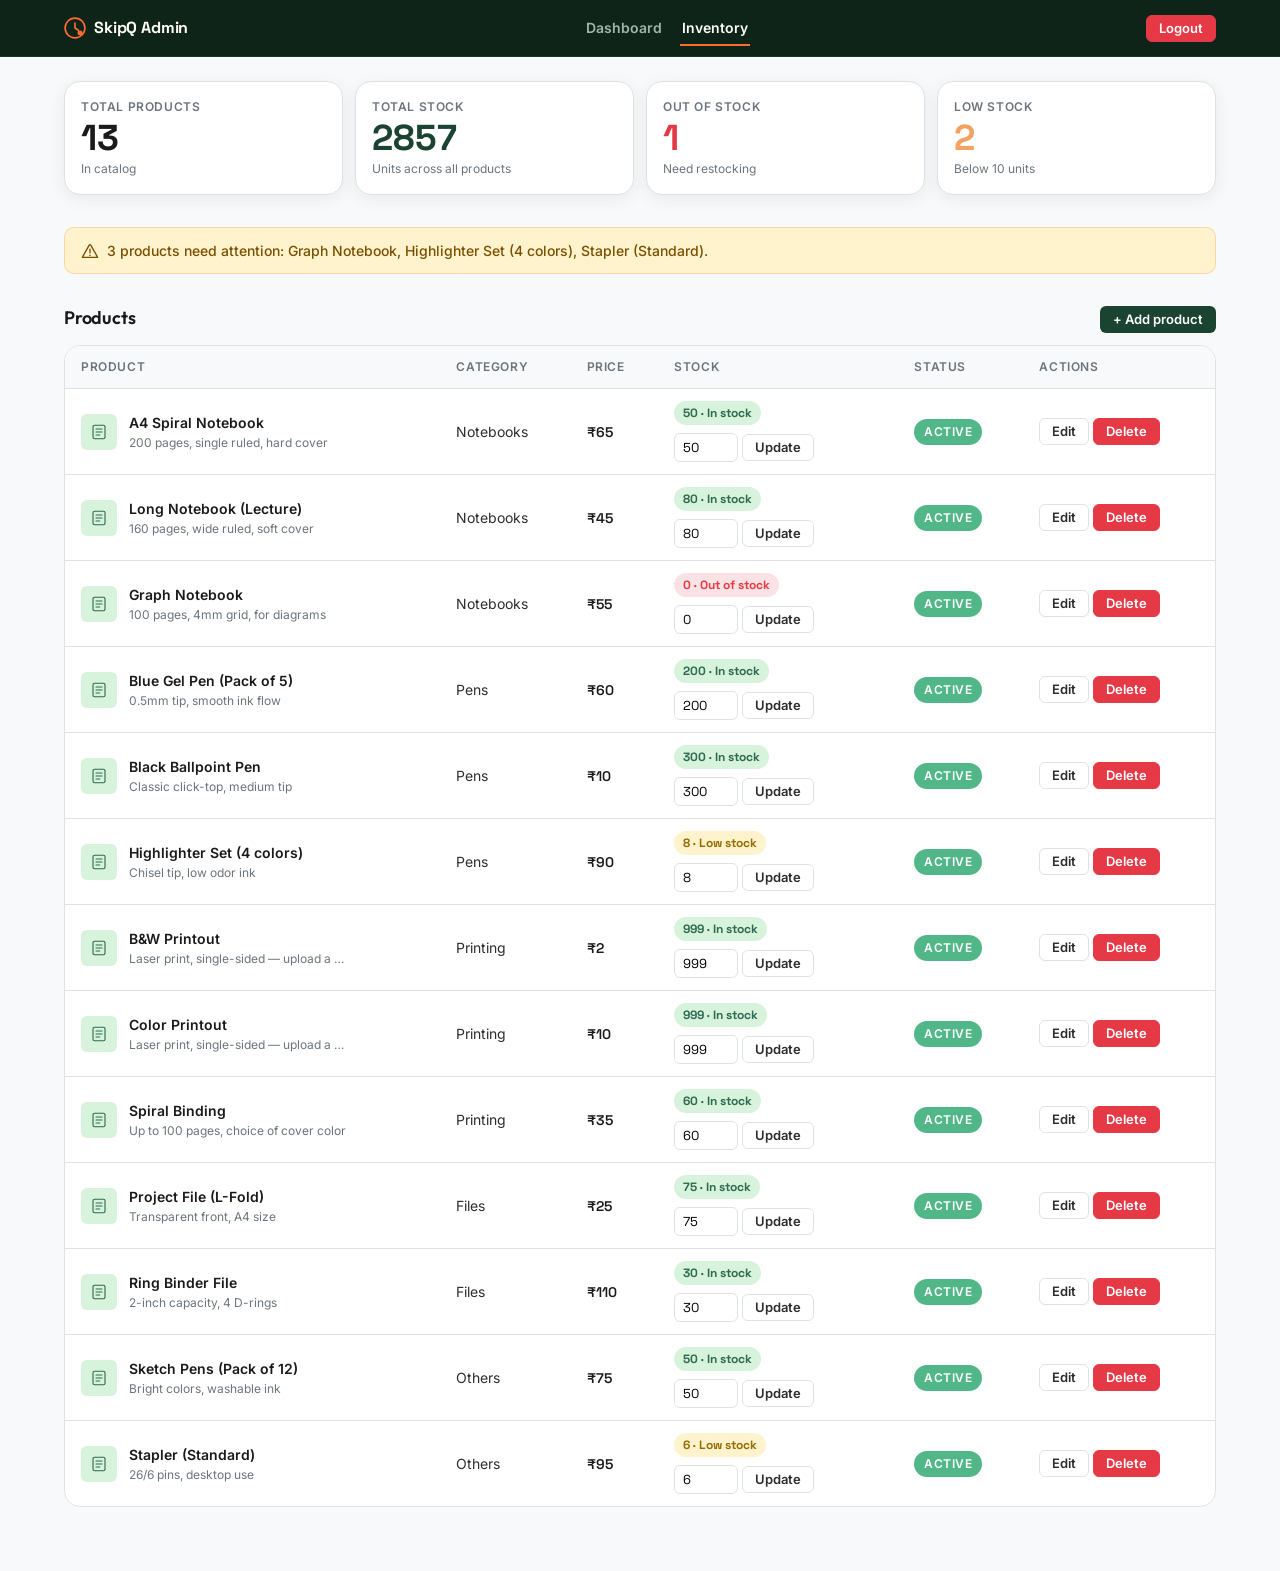
==== admin/inventory.html @ 7411d404 "Initial SkipQ frontend" ====
<!DOCTYPE html>
<html lang="en">
<head>
  <meta charset="UTF-8">
  <meta name="viewport" content="width=device-width, initial-scale=1.0">
  <title>Inventory — SkipQ Admin</title>
  <link rel="preconnect" href="https://fonts.googleapis.com">
  <link rel="preconnect" href="https://fonts.gstatic.com" crossorigin>
  <link href="https://fonts.googleapis.com/css2?family=Space+Grotesk:wght@500;600;700&family=Outfit:wght@500;600;700&family=Inter:wght@400;500;600&display=swap" rel="stylesheet">
  <link rel="stylesheet" href="../css/base.css">
  <link rel="stylesheet" href="../css/components.css">
  <link rel="stylesheet" href="../css/admin.css">
</head>
<body class="admin-body">

  <header class="admin-header">
    <div class="admin-header-inner">
      <div class="admin-header-brand">
        <span class="admin-brand-mark-sm">
          <svg viewBox="0 0 40 40" width="22" height="22" fill="none" xmlns="http://www.w3.org/2000/svg">
            <circle cx="20" cy="20" r="18" stroke="currentColor" stroke-width="3"/>
            <path d="M20 11 L20 20 L26 24" stroke="currentColor" stroke-width="3" stroke-linecap="round" stroke-linejoin="round"/>
            <circle cx="29" cy="29" r="4.5" fill="currentColor"/>
          </svg>
        </span>
        <span class="admin-header-title">SkipQ Admin</span>
      </div>

      <nav class="admin-header-nav" aria-label="Admin navigation">
        <a href="./dashboard.html" class="admin-nav-link">Dashboard</a>
        <a href="./inventory.html" class="admin-nav-link is-active" aria-current="page">Inventory</a>
      </nav>

      <div class="admin-header-actions">
        <button type="button" class="btn btn-sm btn-danger" id="logoutAdminBtn">Logout</button>
      </div>
    </div>
  </header>

  <main class="admin-main">

    <!-- Stats cards -->
    <section class="admin-stats-grid" aria-label="Inventory summary">
      <div class="stat-card card">
        <p class="stat-label">Total products</p>
        <p class="stat-value" id="statTotalProducts">0</p>
        <p class="stat-sub">In catalog</p>
      </div>
      <div class="stat-card card">
        <p class="stat-label">Total stock</p>
        <p class="stat-value stat-value-accent" id="statTotalStock">0</p>
        <p class="stat-sub">Units across all products</p>
      </div>
      <div class="stat-card card">
        <p class="stat-label">Out of stock</p>
        <p class="stat-value stat-value-danger" id="statOutOfStock">0</p>
        <p class="stat-sub">Need restocking</p>
      </div>
      <div class="stat-card card">
        <p class="stat-label">Low stock</p>
        <p class="stat-value stat-value-warning" id="statLowStock">0</p>
        <p class="stat-sub">Below 10 units</p>
      </div>
    </section>

    <!-- Low stock alert banner -->
    <div class="low-stock-banner" id="lowStockBanner" hidden>
      <svg viewBox="0 0 20 20" width="18" height="18" fill="none" xmlns="http://www.w3.org/2000/svg" aria-hidden="true">
        <path d="M9.13 3.5L1.5 17h17L10.87 3.5a1 1 0 0 0-1.74 0Z" stroke="currentColor" stroke-width="1.5" stroke-linejoin="round"/>
        <path d="M10 8v4M10 14.5v.5" stroke="currentColor" stroke-width="1.5" stroke-linecap="round"/>
      </svg>
      <span id="lowStockBannerText">Some products are running low on stock.</span>
    </div>

    <!-- Products section -->
    <section class="admin-section">
      <div class="admin-section-header">
        <h2 class="admin-section-title">Products</h2>
        <button type="button" class="btn btn-primary btn-sm" id="addProductBtn">+ Add product</button>
      </div>

      <div class="table-wrapper">
        <table class="admin-table" aria-label="Product inventory">
          <thead>
            <tr>
              <th>Product</th>
              <th>Category</th>
              <th>Price</th>
              <th>Stock</th>
              <th>Status</th>
              <th>Actions</th>
            </tr>
          </thead>
          <tbody id="productsTableBody">
            <tr class="table-empty"><td colspan="6">Loading products…</td></tr>
          </tbody>
        </table>
      </div>
    </section>

  </main>

  <!-- Add / Edit product modal -->
  <div class="modal-overlay" id="productModalOverlay" hidden>
    <div class="modal" role="dialog" aria-modal="true" aria-labelledby="productModalTitle">
      <div class="modal-header">
        <h2 id="productModalTitle">Add product</h2>
        <button type="button" class="modal-close" id="closeModalBtn" aria-label="Close">✕</button>
      </div>

      <form id="productForm" class="form" novalidate>
        <input type="hidden" id="productId">

        <div class="form-group">
          <label for="productName">Product name</label>
          <input type="text" id="productName" class="input" placeholder="e.g. A4 Spiral Notebook" required>
          <p class="field-error" id="productNameError" hidden></p>
        </div>

        <div class="form-group">
          <label for="productCategory">Category</label>
          <select id="productCategory" class="input" required>
            <option value="Notebooks">Notebooks</option>
            <option value="Pens">Pens</option>
            <option value="Printing">Printing</option>
            <option value="Files">Files</option>
            <option value="Others">Others</option>
          </select>
        </div>

        <div class="form-group">
          <label for="productDescription">Description</label>
          <input type="text" id="productDescription" class="input" placeholder="Short description">
        </div>

        <div class="form-row">
          <div class="form-group">
            <label for="productPrice">Price (₹)</label>
            <input type="number" id="productPrice" class="input" min="0" step="0.01" required>
            <p class="field-error" id="productPriceError" hidden></p>
          </div>

          <div class="form-group">
            <label for="productStock">Stock quantity</label>
            <input type="number" id="productStock" class="input" min="0" step="1" required>
            <p class="field-error" id="productStockError" hidden></p>
          </div>
        </div>

        <div class="form-group">
          <label for="productStatus">Status</label>
          <select id="productStatus" class="input">
            <option value="ACTIVE">Active (visible to students)</option>
            <option value="INACTIVE">Inactive (hidden from menu)</option>
          </select>
        </div>

        <div class="modal-actions">
          <button type="button" class="btn btn-secondary" id="cancelModalBtn">Cancel</button>
          <button type="submit" class="btn btn-primary" id="saveProductBtn">Save product</button>
        </div>
      </form>
    </div>
  </div>

  <!-- Delete confirmation modal -->
  <div class="modal-overlay" id="deleteModalOverlay" hidden>
    <div class="modal modal-sm" role="dialog" aria-modal="true" aria-labelledby="deleteModalTitle">
      <h2 id="deleteModalTitle">Delete product?</h2>
      <p class="modal-body-text" id="deleteModalText">This will permanently remove the product from the catalog.</p>
      <div class="modal-actions">
        <button type="button" class="btn btn-secondary" id="cancelDeleteBtn">Cancel</button>
        <button type="button" class="btn btn-danger" id="confirmDeleteBtn">Delete</button>
      </div>
    </div>
  </div>

  <script type="module" src="../js/admin/inventoryPage.js"></script>
</body>
</html>
---- css/base.css ----
/* ==========================================================================
   SkipQ — base.css
   Reset, design tokens (CSS variables), and base typography.
   ========================================================================== */

:root {
  /* Color tokens — core */
  --color-primary: #1B4332;
  --color-primary-light: #2D6A4F;
  --color-accent: #52B788;
  --color-accent-soft: #D8F3DC;
  --color-bg: #F8F9FA;
  --color-surface: #FFFFFF;
  --color-text: #2D2D2D;
  --color-text-muted: #6C757D;
  --color-border: #DEE2E6;
  --color-error: #E63946;
  --color-error-soft: #FBE3E5;
  --color-warning: #F4A261;
  --color-success: #2D6A4F;

  /* Color tokens — auth hero / "now serving" board */
  --color-hero-bg: #0F2419;
  --color-hero-surface: #15301F;
  --color-hero-text: #FFFDF7;
  --color-hero-muted: #9CB8AC;
  --color-hero-border: #25433590;
  --color-hero-chip: #1F3D2A;
  --color-hero-served: #6F9B81;
  --color-accent-bright: #FF6B35;
  --color-paper: #FFFDF7;
  --color-ink: #1A1A1A;
  --color-accent-deep: #C04A1E;

  /* Typography */
  --font-display: "Outfit", "Inter", sans-serif;
  --font-body: "Inter", -apple-system, BlinkMacSystemFont, "Segoe UI", sans-serif;
  --font-mono: "Space Grotesk", "Inter", sans-serif;

  /* Spacing scale */
  --space-1: 4px;
  --space-2: 8px;
  --space-3: 12px;
  --space-4: 16px;
  --space-5: 24px;
  --space-6: 32px;
  --space-7: 48px;
  --space-8: 64px;

  /* Radii & shadows */
  --radius-sm: 6px;
  --radius-md: 10px;
  --radius-lg: 16px;
  --shadow-sm: 0 1px 2px rgba(27, 67, 50, 0.06);
  --shadow-md: 0 4px 16px rgba(27, 67, 50, 0.08);
  --shadow-lg: 0 12px 32px rgba(27, 67, 50, 0.12);

  /* Layout */
  --max-width: 1200px;
  --transition-fast: 150ms ease;
  --transition-base: 220ms ease;
}

/* Reset */
*,
*::before,
*::after {
  box-sizing: border-box;
}

html {
  -webkit-text-size-adjust: 100%;
}

body {
  margin: 0;
  font-family: var(--font-body);
  font-size: 16px;
  line-height: 1.5;
  color: var(--color-text);
  background-color: var(--color-bg);
  -webkit-font-smoothing: antialiased;
}

h1, h2, h3, h4, h5, h6 {
  font-family: var(--font-display);
  margin: 0;
  font-weight: 600;
  line-height: 1.25;
  letter-spacing: -0.01em;
}

p {
  margin: 0;
}

a {
  color: var(--color-primary);
  text-decoration: none;
}

a:hover {
  text-decoration: underline;
}

img, svg {
  display: block;
  max-width: 100%;
}

ul, ol {
  margin: 0;
  padding: 0;
}

button {
  font-family: inherit;
}

/* Focus visibility — accessibility baseline */
a:focus-visible,
button:focus-visible,
input:focus-visible,
select:focus-visible,
textarea:focus-visible {
  outline: 2px solid var(--color-accent);
  outline-offset: 2px;
}

/* Reduced motion */
@media (prefers-reduced-motion: reduce) {
  *, *::before, *::after {
    animation-duration: 0.01ms !important;
    animation-iteration-count: 1 !important;
    transition-duration: 0.01ms !important;
  }
}

/* Visually hidden utility */
.sr-only {
  position: absolute;
  width: 1px;
  height: 1px;
  padding: 0;
  margin: -1px;
  overflow: hidden;
  clip: rect(0, 0, 0, 0);
  white-space: nowrap;
  border: 0;
}

/* Container */
.container {
  width: 100%;
  max-width: var(--max-width);
  margin: 0 auto;
  padding: 0 var(--space-5);
}
---- css/components.css ----
/* ==========================================================================
   SkipQ — components.css
   Reusable UI components: buttons, cards, forms, alerts, badges, modals.
   ========================================================================== */

/* ---------------------------------------------------------------------- */
/* Card                                                                    */
/* ---------------------------------------------------------------------- */
.card {
  background-color: var(--color-surface);
  border: 1px solid var(--color-border);
  border-radius: var(--radius-lg);
  box-shadow: var(--shadow-md);
}

/* ---------------------------------------------------------------------- */
/* Buttons                                                                 */
/* ---------------------------------------------------------------------- */
.btn {
  display: inline-flex;
  align-items: center;
  justify-content: center;
  gap: var(--space-2);
  font-family: var(--font-body);
  font-size: 0.95rem;
  font-weight: 600;
  line-height: 1;
  padding: 12px 20px;
  border-radius: var(--radius-md);
  border: 1px solid transparent;
  cursor: pointer;
  transition: background-color var(--transition-fast), border-color var(--transition-fast), color var(--transition-fast), transform var(--transition-fast);
  user-select: none;
}

.btn:active {
  transform: translateY(1px);
}

.btn:disabled {
  opacity: 0.6;
  cursor: not-allowed;
}

.btn-primary {
  background-color: var(--color-primary);
  color: #FFFFFF;
}

.btn-primary:hover:not(:disabled) {
  background-color: var(--color-primary-light);
}

.btn-secondary {
  background-color: transparent;
  border-color: var(--color-border);
  color: var(--color-text);
}

.btn-secondary:hover:not(:disabled) {
  border-color: var(--color-primary);
  color: var(--color-primary);
}

.btn-danger {
  background-color: var(--color-error);
  color: #FFFFFF;
}

.btn-block {
  width: 100%;
}

/* Loading state for buttons */
.btn.is-loading .btn-label {
  visibility: hidden;
}

.btn.is-loading::after {
  content: "";
  position: absolute;
  width: 16px;
  height: 16px;
  border: 2px solid rgba(255, 255, 255, 0.4);
  border-top-color: #FFFFFF;
  border-radius: 50%;
  animation: btn-spin 0.7s linear infinite;
}

.btn.is-loading {
  position: relative;
}

@keyframes btn-spin {
  to { transform: rotate(360deg); }
}

/* ---------------------------------------------------------------------- */
/* Forms                                                                   */
/* ---------------------------------------------------------------------- */
.form {
  display: flex;
  flex-direction: column;
  gap: var(--space-4);
}

.form-group {
  display: flex;
  flex-direction: column;
  gap: var(--space-2);
}

.form-group label {
  font-size: 0.875rem;
  font-weight: 600;
  color: var(--color-text);
}

.input {
  width: 100%;
  font-family: var(--font-body);
  font-size: 1rem;
  padding: 12px 14px;
  border: 1px solid var(--color-border);
  border-radius: var(--radius-md);
  background-color: var(--color-surface);
  color: var(--color-text);
  transition: border-color var(--transition-fast), box-shadow var(--transition-fast);
}

.input::placeholder {
  color: var(--color-text-muted);
}

.input:focus {
  border-color: var(--color-accent);
  box-shadow: 0 0 0 3px var(--color-accent-soft);
  outline: none;
}

.input.is-invalid {
  border-color: var(--color-error);
}

.input.is-invalid:focus {
  box-shadow: 0 0 0 3px var(--color-error-soft);
}

.input-with-action {
  position: relative;
  display: flex;
  align-items: center;
}

.input-with-action .input {
  padding-right: 64px;
}

.input-action {
  position: absolute;
  right: 6px;
  top: 50%;
  transform: translateY(-50%);
  background: none;
  border: none;
  font-size: 0.8125rem;
  font-weight: 600;
  color: var(--color-primary);
  cursor: pointer;
  padding: 6px 10px;
  border-radius: var(--radius-sm);
  transition: background-color var(--transition-fast);
}

.input-action:hover {
  background-color: var(--color-accent-soft);
}

.field-error {
  font-size: 0.8125rem;
  color: var(--color-error);
  margin: 0;
}

/* ---------------------------------------------------------------------- */
/* Alerts                                                                  */
/* ---------------------------------------------------------------------- */
.alert {
  padding: 12px 16px;
  border-radius: var(--radius-md);
  font-size: 0.875rem;
  font-weight: 500;
  border: 1px solid transparent;
}

.alert-error {
  background-color: var(--color-error-soft);
  color: var(--color-error);
  border-color: rgba(230, 57, 70, 0.2);
}

.alert-success {
  background-color: var(--color-accent-soft);
  color: var(--color-success);
  border-color: rgba(82, 183, 136, 0.3);
}

/* ---------------------------------------------------------------------- */
/* Badges                                                                  */
/* ---------------------------------------------------------------------- */
.badge {
  display: inline-flex;
  align-items: center;
  font-size: 0.75rem;
  font-weight: 600;
  padding: 4px 10px;
  border-radius: 999px;
  text-transform: uppercase;
  letter-spacing: 0.04em;
}

.badge-placed { background-color: var(--color-accent-soft); color: var(--color-success); }
.badge-preparing { background-color: #FFF3CD; color: #946C00; }
.badge-ready { background-color: var(--color-accent); color: #FFFFFF; }
.badge-completed { background-color: var(--color-border); color: var(--color-text-muted); }
.badge-cancelled { background-color: var(--color-error-soft); color: var(--color-error); }

/* ---------------------------------------------------------------------- */
/* Modal (shared shell — used by admin pages)                              */
/* ---------------------------------------------------------------------- */
.modal-overlay[hidden] {
  display: none !important;
}
.modal-overlay {
  position: fixed;
  inset: 0;
  background-color: rgba(27, 67, 50, 0.45);
  display: flex;
  align-items: center;
  justify-content: center;
  padding: var(--space-4);
  z-index: 50;
}

.modal {
  background-color: var(--color-surface);
  border-radius: var(--radius-lg);
  box-shadow: var(--shadow-lg);
  max-width: 480px;
  width: 100%;
  padding: var(--space-6);
}
---- css/admin.css ----
/* ==========================================================================
   SkipQ — admin.css
   Admin portal styles: login, dashboard header, stat cards, data tables.
   Uses the same CSS variables defined in base.css — no new tokens needed.
   Mobile-first.
   ========================================================================== */

/* ---------------------------------------------------------------------- */
/* Admin auth screen (login.html)                                          */
/* ---------------------------------------------------------------------- */
.admin-auth-body {
  min-height: 100vh;
  background: linear-gradient(160deg, var(--color-accent-soft) 0%, var(--color-bg) 60%);
  display: flex;
  align-items: center;
  justify-content: center;
  padding: var(--space-5);
}

.admin-auth-screen {
  width: 100%;
  max-width: 400px;
  display: flex;
  flex-direction: column;
  gap: var(--space-5);
}

.admin-auth-brand {
  display: flex;
  align-items: center;
  gap: var(--space-3);
  color: var(--color-primary);
}

.admin-brand-mark {
  display: flex;
  color: var(--color-accent-bright);
}

.admin-brand-name {
  display: block;
  font-family: var(--font-mono);
  font-size: 1.25rem;
  font-weight: 700;
  color: var(--color-primary);
  line-height: 1;
}

.admin-brand-role {
  display: block;
  font-size: 0.75rem;
  font-weight: 600;
  letter-spacing: 0.08em;
  text-transform: uppercase;
  color: var(--color-text-muted);
  margin-top: 2px;
}

.admin-auth-card {
  padding: var(--space-6) var(--space-5);
  display: flex;
  flex-direction: column;
  gap: var(--space-5);
}

.admin-hint {
  padding: var(--space-3) var(--space-4);
  background-color: var(--color-accent-soft);
  border-color: rgba(82, 183, 136, 0.3);
  display: flex;
  flex-direction: column;
  gap: var(--space-1);
  font-size: 0.8125rem;
  color: var(--color-text-muted);
}

.admin-hint-label {
  font-weight: 600;
  color: var(--color-success);
  font-size: 0.75rem;
  text-transform: uppercase;
  letter-spacing: 0.04em;
  margin-bottom: var(--space-1);
}

.admin-hint code {
  font-family: var(--font-mono);
  font-size: 0.875rem;
  color: var(--color-primary);
  font-weight: 600;
}

/* ---------------------------------------------------------------------- */
/* Admin shell (dashboard.html)                                            */
/* ---------------------------------------------------------------------- */
.admin-body {
  background-color: var(--color-bg);
  min-height: 100vh;
}

.admin-header {
  background-color: var(--color-hero-bg);
  color: var(--color-hero-text);
  position: sticky;
  top: 0;
  z-index: 30;
  border-bottom: 1px solid var(--color-hero-border);
}

.admin-header-inner {
  max-width: 1200px;
  margin: 0 auto;
  padding: 0 var(--space-5);
  height: 56px;
  display: flex;
  align-items: center;
  justify-content: space-between;
  gap: var(--space-4);
}

.admin-header-brand {
  display: flex;
  align-items: center;
  gap: var(--space-2);
  flex-shrink: 0;
}

.admin-brand-mark-sm {
  display: flex;
  color: var(--color-accent-bright);
}

.admin-header-title {
  font-family: var(--font-mono);
  font-size: 1rem;
  font-weight: 700;
  letter-spacing: -0.01em;
}

.admin-header-actions {
  display: flex;
  align-items: center;
  gap: var(--space-2);
}

.admin-main {
  max-width: 1200px;
  margin: 0 auto;
  padding: var(--space-5) var(--space-5) var(--space-8);
  display: flex;
  flex-direction: column;
  gap: var(--space-6);
}

/* ---------------------------------------------------------------------- */
/* Stats grid                                                              */
/* ---------------------------------------------------------------------- */
.admin-stats-grid {
  display: grid;
  grid-template-columns: repeat(2, 1fr);
  gap: var(--space-3);
}

.stat-card {
  padding: var(--space-4);
  display: flex;
  flex-direction: column;
  gap: var(--space-1);
}

.stat-label {
  font-size: 0.75rem;
  font-weight: 600;
  text-transform: uppercase;
  letter-spacing: 0.05em;
  color: var(--color-text-muted);
}

.stat-value {
  font-family: var(--font-mono);
  font-size: clamp(1.75rem, 5vw, 2.25rem);
  font-weight: 700;
  color: var(--color-ink);
  line-height: 1;
}

.stat-value-accent  { color: var(--color-primary); }
.stat-value-warning { color: var(--color-warning); }
.stat-value-green   { color: var(--color-success); }

.stat-sub {
  font-size: 0.75rem;
  color: var(--color-text-muted);
}

/* ---------------------------------------------------------------------- */
/* Section headers                                                         */
/* ---------------------------------------------------------------------- */
.admin-section {
  display: flex;
  flex-direction: column;
  gap: var(--space-3);
}

.admin-section-header {
  display: flex;
  align-items: baseline;
  justify-content: space-between;
  gap: var(--space-3);
}

.admin-section-title {
  font-size: 1.125rem;
  color: var(--color-ink);
}

.admin-section-hint {
  font-size: 0.8125rem;
  color: var(--color-text-muted);
  white-space: nowrap;
}

/* ---------------------------------------------------------------------- */
/* Data tables                                                             */
/* ---------------------------------------------------------------------- */
.table-wrapper {
  width: 100%;
  overflow-x: auto;
  border: 1px solid var(--color-border);
  border-radius: var(--radius-lg);
  background-color: var(--color-surface);
}

.admin-table {
  width: 100%;
  border-collapse: collapse;
  font-size: 0.875rem;
  min-width: 640px;
}

.admin-table thead {
  background-color: var(--color-bg);
  border-bottom: 1px solid var(--color-border);
}

.admin-table th {
  padding: var(--space-3) var(--space-4);
  text-align: left;
  font-size: 0.75rem;
  font-weight: 600;
  text-transform: uppercase;
  letter-spacing: 0.05em;
  color: var(--color-text-muted);
  white-space: nowrap;
}

.admin-table tbody tr {
  border-bottom: 1px solid var(--color-border);
  transition: background-color var(--transition-fast);
}

.admin-table tbody tr:last-child {
  border-bottom: none;
}

.admin-table tbody tr:hover {
  background-color: var(--color-bg);
}

.table-cell {
  padding: var(--space-3) var(--space-4);
  vertical-align: middle;
  color: var(--color-text);
}

.table-empty td {
  padding: var(--space-6) var(--space-4);
  text-align: center;
  color: var(--color-text-muted);
  font-size: 0.9375rem;
}

.admin-token {
  font-family: var(--font-mono);
  font-size: 0.9375rem;
  font-weight: 700;
  color: var(--color-accent-bright);
}

.admin-amount {
  font-family: var(--font-mono);
  font-weight: 600;
  color: var(--color-ink);
}

.table-student {
  display: flex;
  flex-direction: column;
  gap: 1px;
}

.table-student-name {
  font-weight: 600;
  color: var(--color-ink);
}

.table-student-roll {
  font-size: 0.75rem;
  color: var(--color-text-muted);
}

.table-items {
  max-width: 200px;
  overflow: hidden;
  text-overflow: ellipsis;
  white-space: nowrap;
  color: var(--color-text-muted);
}

.table-filename {
  font-family: var(--font-mono);
  font-size: 0.8125rem;
  color: var(--color-text-muted);
}

.table-time {
  font-size: 0.8125rem;
  color: var(--color-text-muted);
  white-space: nowrap;
}

.table-actions {
  min-width: 120px;
}

.action-btn-group {
  display: flex;
  flex-wrap: wrap;
  gap: var(--space-1);
}

.action-done {
  font-size: 0.8125rem;
  color: var(--color-text-muted);
}

/* Small button variant for table actions */
.btn-sm {
  font-size: 0.8125rem;
  padding: 6px 12px;
  border-radius: var(--radius-sm);
}

.btn-danger {
  background-color: var(--color-error);
  color: #FFFFFF;
  border-color: var(--color-error);
}

.btn-danger:hover:not(:disabled) {
  background-color: #c0303c;
}

/* ---------------------------------------------------------------------- */
/* Responsive — desktop stat grid 4 columns                               */
/* ---------------------------------------------------------------------- */
@media (min-width: 640px) {
  .admin-stats-grid {
    grid-template-columns: repeat(4, 1fr);
  }
}
/* ==========================================================================
   APPEND THIS BLOCK TO THE BOTTOM OF admin.css
   Inventory page: header nav links, low-stock banner, stock pills,
   inline stock editor, and the add/edit/delete modals.
   ========================================================================== */

/* ---------------------------------------------------------------------- */
/* Header nav links (dashboard / inventory)                                */
/* ---------------------------------------------------------------------- */
.admin-header-nav {
  display: none;
  align-items: center;
  gap: var(--space-4);
}

.admin-nav-link {
  font-size: 0.875rem;
  font-weight: 600;
  color: var(--color-hero-muted);
  padding: 6px 2px;
  border-bottom: 2px solid transparent;
}

.admin-nav-link:hover {
  color: var(--color-hero-text);
  text-decoration: none;
}

.admin-nav-link.is-active {
  color: var(--color-hero-text);
  border-bottom-color: var(--color-accent-bright);
}

@media (min-width: 640px) {
  .admin-header-nav {
    display: flex;
  }
}

/* Mobile: nav links as a horizontal scroll row beneath the header */
.admin-header-nav-mobile {
  display: flex;
  gap: var(--space-4);
  padding: 0 var(--space-5) var(--space-2);
  overflow-x: auto;
}

@media (min-width: 640px) {
  .admin-header-nav-mobile {
    display: none;
  }
}

/* ---------------------------------------------------------------------- */
/* Stat value variants                                                    */
/* ---------------------------------------------------------------------- */
.stat-value-danger { color: var(--color-error); }

/* ---------------------------------------------------------------------- */
/* Low stock banner                                                        */
/* ---------------------------------------------------------------------- */
.low-stock-banner {
  display: flex;
  align-items: center;
  gap: var(--space-2);
  padding: var(--space-3) var(--space-4);
  background-color: #FFF3CD;
  border: 1px solid rgba(244, 162, 97, 0.35);
  border-radius: var(--radius-md);
  color: #7A4F00;
  font-size: 0.875rem;
  font-weight: 500;
}

.low-stock-banner svg {
  flex-shrink: 0;
}

/* ---------------------------------------------------------------------- */
/* Product cell in inventory table                                         */
/* ---------------------------------------------------------------------- */
.table-product {
  display: flex;
  align-items: center;
  gap: var(--space-3);
}

.table-product-image-placeholder {
  width: 36px;
  height: 36px;
  border-radius: var(--radius-sm);
  background-color: var(--color-accent-soft);
  color: var(--color-primary-light);
  display: flex;
  align-items: center;
  justify-content: center;
  flex-shrink: 0;
}

.table-product-info {
  display: flex;
  flex-direction: column;
  gap: 1px;
  min-width: 0;
}

.table-product-name {
  font-weight: 600;
  color: var(--color-ink);
}

.table-product-desc {
  font-size: 0.75rem;
  color: var(--color-text-muted);
  overflow: hidden;
  text-overflow: ellipsis;
  white-space: nowrap;
  max-width: 220px;
}

/* ---------------------------------------------------------------------- */
/* Stock cell — pill + inline quick-edit                                   */
/* ---------------------------------------------------------------------- */
.stock-cell {
  display: flex;
  flex-direction: column;
  gap: var(--space-2);
  min-width: 160px;
}

.stock-pill {
  display: inline-flex;
  align-items: center;
  gap: 4px;
  font-family: var(--font-mono);
  font-size: 0.75rem;
  font-weight: 700;
  padding: 3px 9px;
  border-radius: 999px;
  width: fit-content;
}

.stock-pill-ok {
  background-color: var(--color-accent-soft);
  color: var(--color-success);
}

.stock-pill-low {
  background-color: #FFF3CD;
  color: #946C00;
}

.stock-pill-out {
  background-color: var(--color-error-soft);
  color: var(--color-error);
}

.stock-inline-edit {
  display: flex;
  align-items: center;
  gap: var(--space-1);
}

.stock-quick-input {
  width: 64px;
  padding: 5px 8px;
  border: 1px solid var(--color-border);
  border-radius: var(--radius-sm);
  font-family: var(--font-mono);
  font-size: 0.8125rem;
}

.stock-quick-input:focus {
  border-color: var(--color-accent);
  outline: none;
}

/* ---------------------------------------------------------------------- */
/* Modal — header, form rows, actions                                      */
/* ---------------------------------------------------------------------- */
.modal-header {
  display: flex;
  align-items: center;
  justify-content: space-between;
  margin-bottom: var(--space-4);
}

.modal-header h2 {
  font-size: 1.25rem;
  color: var(--color-ink);
}

.modal-close {
  background: none;
  border: none;
  font-size: 1rem;
  color: var(--color-text-muted);
  cursor: pointer;
  padding: 4px;
  line-height: 1;
}

.modal-close:hover {
  color: var(--color-text);
}

.modal-sm {
  max-width: 380px;
}

.modal-body-text {
  font-size: 0.9375rem;
  color: var(--color-text-muted);
  margin-bottom: var(--space-5);
}

.form-row {
  display: grid;
  grid-template-columns: 1fr 1fr;
  gap: var(--space-3);
}

.modal-actions {
  display: flex;
  justify-content: flex-end;
  gap: var(--space-2);
  margin-top: var(--space-2);
}

select.input {
  appearance: none;
  background-image: url("data:image/svg+xml,%3Csvg xmlns='http://www.w3.org/2000/svg' width='12' height='8' viewBox='0 0 12 8'%3E%3Cpath d='M1 1l5 5 5-5' stroke='%236C757D' stroke-width='1.5' fill='none' stroke-linecap='round' stroke-linejoin='round'/%3E%3C/svg%3E");
  background-repeat: no-repeat;
  background-position: right 14px center;
  padding-right: 36px;
}

/* ---------------------------------------------------------------------- */
/* Responsive — stack form rows on narrow screens                          */
/* ---------------------------------------------------------------------- */
@media (max-width: 420px) {
  .form-row {
    grid-template-columns: 1fr;
  }

  .modal {
    padding: var(--space-5);
  }
}
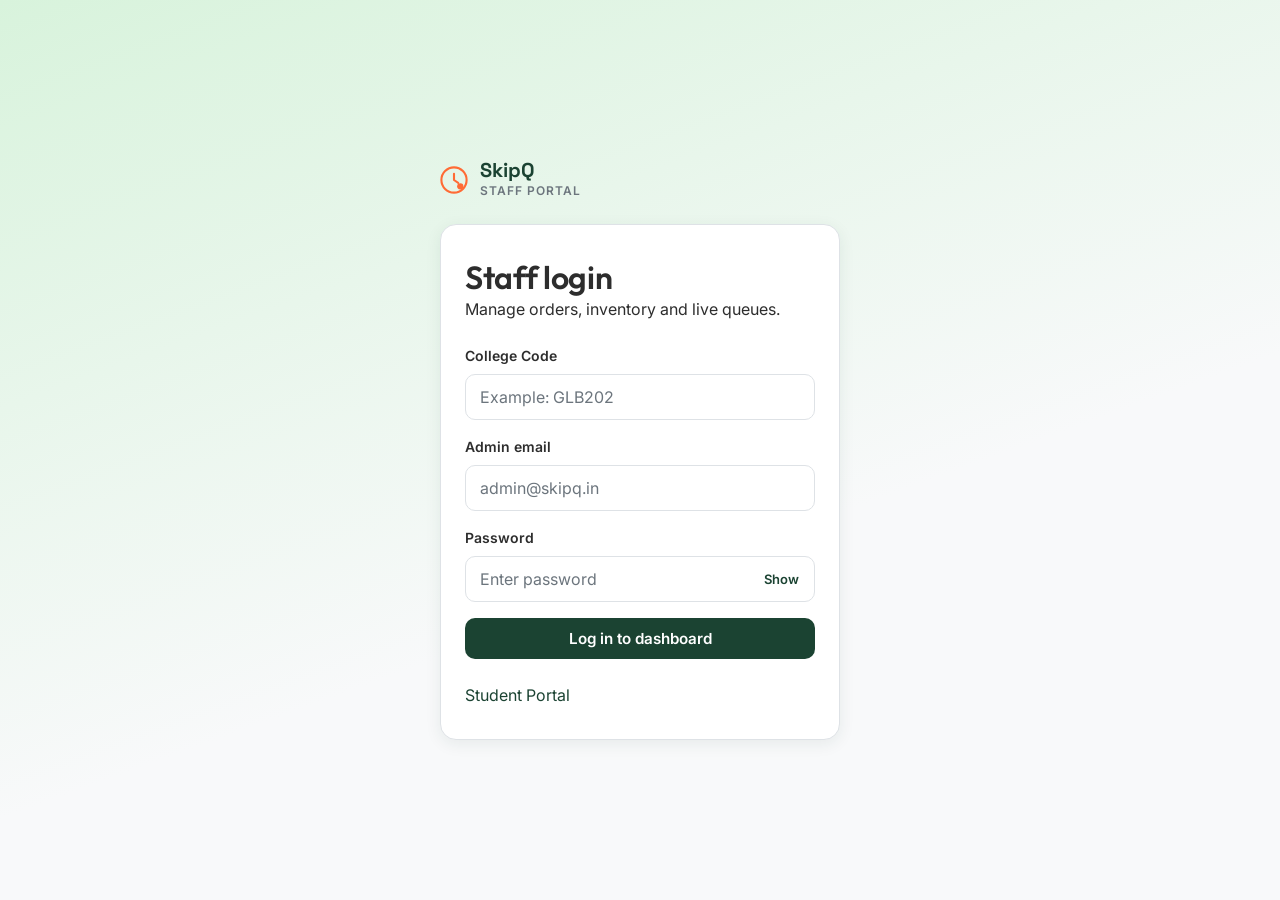
==== commit 2d01a06b: "added nortes adding, notification clean up, image upload" ====
--- a/admin/inventory.html
+++ b/admin/inventory.html
@@ -118,6 +118,26 @@
         </div>
 
         <div class="form-group">
+          <label>Product image</label>
+          <div class="product-image-upload">
+            <div class="product-image-preview-box" id="productImagePreviewBox">
+              <img id="productImagePreviewImg" class="product-image-preview-img" alt="" hidden>
+              <span class="product-image-preview-placeholder" id="productImagePreviewPlaceholder" aria-hidden="true">
+                <svg viewBox="0 0 24 24" width="22" height="22" fill="none" xmlns="http://www.w3.org/2000/svg">
+                  <rect x="4" y="3" width="16" height="18" rx="2" stroke="currentColor" stroke-width="1.5"/>
+                  <path d="M8 8h8M8 12h8M8 16h5" stroke="currentColor" stroke-width="1.5" stroke-linecap="round"/>
+                </svg>
+              </span>
+            </div>
+            <div class="product-image-upload-controls">
+              <input type="file" id="productImageFileInput" accept=".jpg,.jpeg,.png,.webp,image/jpeg,image/png,image/webp" hidden>
+              <button type="button" class="btn btn-sm btn-secondary" id="productImageUploadBtn">Upload image</button>
+              <p class="product-image-hint" id="productImageHint">JPG, PNG or WEBP · Max 5MB</p>
+            </div>
+          </div>
+        </div>
+
+        <div class="form-group">
           <label for="productCategory">Category</label>
           <select id="productCategory" class="input" required>
             <option value="Notebooks">Notebooks</option>
--- a/css/components.css
+++ b/css/components.css
@@ -2,7 +2,9 @@
    SkipQ — components.css
    Reusable UI components: buttons, cards, forms, alerts, badges, modals.
    ========================================================================== */
-
+[hidden] {
+  display: none !important;
+}
 /* ---------------------------------------------------------------------- */
 /* Card                                                                    */
 /* ---------------------------------------------------------------------- */
@@ -249,4 +251,179 @@
   max-width: 480px;
   width: 100%;
   padding: var(--space-6);
+}
+/* ==================================================
+   Pagination Info
+================================================== */
+/* ==================================================
+   Pagination Info
+================================================== */
+
+.orders-page-info {
+  display: flex;
+  justify-content: center;
+  align-items: center;
+  gap: 12px;
+  flex-wrap: wrap;
+
+  margin: 12px 0 18px;
+
+  font-size: .92rem;
+  font-weight: 500;
+  color: var(--color-text-muted);
+}
+
+.orders-page-info b {
+  color: var(--color-primary);
+  font-weight: 700;
+}
+/* ==================================================
+   Shared Pagination
+================================================== */
+
+.skipq-pagination-wrapper {
+  margin: 22px 0 8px;
+}
+
+
+
+.skipq-pagination {
+  display: flex;
+  justify-content: center;
+  align-items: center;
+  gap: 10px;
+  flex-wrap: wrap;
+}
+
+.skipq-page-btn {
+  min-width: 42px;
+  height: 42px;
+  padding: 0 14px;
+  border: 1px solid var(--color-border);
+  border-radius: 12px;
+  background: #fff;
+  color: var(--color-text);
+  font-size: 0.95rem;
+  font-weight: 600;
+  cursor: pointer;
+  transition:
+      background .2s ease,
+      color .2s ease,
+      border-color .2s ease,
+      transform .15s ease,
+      box-shadow .2s ease;
+}
+
+.skipq-page-btn:hover:not(:disabled) {
+  border-color: var(--color-primary);
+  color: var(--color-primary);
+  transform: translateY(-2px);
+  box-shadow: 0 8px 20px rgba(0,0,0,.08);
+}
+
+.skipq-page-btn.active {
+  background: var(--color-primary);
+  border-color: var(--color-primary);
+  color: #fff;
+  transform: scale(1.05);
+  box-shadow: 0 8px 18px rgba(37,99,235,.25);
+}
+
+.skipq-page-btn:disabled {
+  opacity: .4;
+  cursor: not-allowed;
+  transform: none;
+  box-shadow: none;
+}
+
+.skipq-page-ellipsis {
+  color: var(--color-text-light);
+  font-weight: 600;
+  padding: 0 2px;
+  user-select: none;
+}
+
+@media (max-width: 768px) {
+
+  .orders-page-info {
+    justify-content: center;
+    text-align: center;
+    margin-bottom: 16px;
+  }
+
+  .skipq-pagination {
+    gap: 8px;
+  }
+
+  .skipq-page-btn {
+    min-width: 38px;
+    height: 38px;
+    padding: 0 10px;
+    font-size: .9rem;
+  }
+
+}
+/* ----------------------------------------------------------------------
+   Small Modal (Shared)
+---------------------------------------------------------------------- */
+
+.modal-sm {
+    max-width: 420px;
+    width: calc(100% - 32px);
+}
+
+.modal-body-text {
+    margin: 0;
+    color: var(--color-text-muted);
+    font-size: 0.9375rem;
+    line-height: 1.6;
+    text-align: center;
+}
+
+.modal-actions {
+    display: flex;
+    justify-content: flex-end;
+    gap: var(--space-3);
+    margin-top: var(--space-5);
+}
+
+@media (max-width: 480px) {
+
+    .modal-actions {
+        flex-direction: column-reverse;
+    }
+
+    .modal-actions .btn {
+        width: 100%;
+    }
+
+}
+
+/* ----------------------------------------------------------------------
+   Logout Button
+---------------------------------------------------------------------- */
+
+.btn-logout {
+    background-color: var(--color-error);
+    color: #ffffff;
+    border: none;
+    transition:
+        background-color var(--transition-fast),
+        transform var(--transition-fast),
+        box-shadow var(--transition-fast);
+}
+
+.btn-logout:hover {
+    background-color: #c62828;
+    transform: translateY(-1px);
+    box-shadow: var(--shadow-md);
+}
+
+.btn-logout:active {
+    transform: scale(0.98);
+}
+
+.btn-logout:focus-visible {
+    outline: 2px solid rgba(220, 53, 69, 0.35);
+    outline-offset: 2px;
 }
--- a/css/admin.css
+++ b/css/admin.css
@@ -145,6 +145,7 @@
 
 .admin-main {
   max-width: 1200px;
+  width: 100%;
   margin: 0 auto;
   padding: var(--space-5) var(--space-5) var(--space-8);
   display: flex;
@@ -310,11 +311,36 @@
 }
 
 .table-items {
-  max-width: 200px;
-  overflow: hidden;
-  text-overflow: ellipsis;
-  white-space: nowrap;
-  color: var(--color-text-muted);
+  min-width: 280px;
+  max-width: 420px;
+  white-space: normal;
+  overflow: visible;
+  text-overflow: unset;
+  color: var(--color-text-muted);
+  line-height: 1.5;
+}
+
+.order-item-line{
+  margin-bottom: 4px;
+}
+
+.order-item-line:last-child{
+  margin-bottom: 0;
+}
+
+.order-notes-line {
+  margin-top: 6px;
+  padding-top: 6px;
+  border-top: 1px dashed var(--color-border);
+  font-size: 0.8125rem;
+  color: var(--color-ink);
+  white-space: pre-wrap;
+  word-break: break-word;
+}
+
+.order-notes-line-empty {
+  color: var(--color-text-muted);
+  font-style: italic;
 }
 
 .table-filename {
@@ -427,25 +453,7 @@
 /* ---------------------------------------------------------------------- */
 .stat-value-danger { color: var(--color-error); }
 
-/* ---------------------------------------------------------------------- */
-/* Low stock banner                                                        */
-/* ---------------------------------------------------------------------- */
-.low-stock-banner {
-  display: flex;
-  align-items: center;
-  gap: var(--space-2);
-  padding: var(--space-3) var(--space-4);
-  background-color: #FFF3CD;
-  border: 1px solid rgba(244, 162, 97, 0.35);
-  border-radius: var(--radius-md);
-  color: #7A4F00;
-  font-size: 0.875rem;
-  font-weight: 500;
-}
-
-.low-stock-banner svg {
-  flex-shrink: 0;
-}
+
 
 /* ---------------------------------------------------------------------- */
 /* Product cell in inventory table                                         */
@@ -466,6 +474,53 @@
   align-items: center;
   justify-content: center;
   flex-shrink: 0;
+}
+
+.table-product-image {
+  width: 36px;
+  height: 36px;
+  border-radius: var(--radius-sm);
+  object-fit: cover;
+  flex-shrink: 0;
+  background-color: var(--color-accent-soft);
+}
+
+.product-image-upload {
+  display: flex;
+  align-items: center;
+  gap: var(--space-3);
+}
+
+.product-image-preview-box {
+  width: 72px;
+  height: 72px;
+  border-radius: var(--radius-md);
+  background-color: var(--color-accent-soft);
+  color: var(--color-primary-light);
+  display: flex;
+  align-items: center;
+  justify-content: center;
+  flex-shrink: 0;
+  overflow: hidden;
+}
+
+.product-image-preview-img {
+  width: 100%;
+  height: 100%;
+  object-fit: cover;
+  display: block;
+}
+
+.product-image-upload-controls {
+  display: flex;
+  flex-direction: column;
+  gap: var(--space-2);
+  align-items: flex-start;
+}
+
+.product-image-hint {
+  font-size: 0.75rem;
+  color: var(--color-text-muted);
 }
 
 .table-product-info {
@@ -617,4 +672,1016 @@
   .modal {
     padding: var(--space-5);
   }
+}
+
+/* ==================================================
+   Orders Filter Card
+================================================== */
+
+.orders-toolbar-card {
+  background: #fff;
+  border: 1px solid var(--color-border);
+  border-radius: 16px;
+  padding: 18px 20px;
+  margin: 20px 0;
+  box-shadow: 0 4px 18px rgba(0,0,0,.05);
+}
+
+.orders-toolbar {
+  display: flex;
+  gap: 14px;
+  align-items: center;
+  flex-wrap: wrap;
+}
+
+.orders-toolbar input,
+.orders-toolbar select {
+  height: 44px;
+  padding: 0 14px;
+  border: 1px solid var(--color-border);
+  border-radius: 10px;
+  background: #fff;
+  font-size: .95rem;
+  transition: .2s ease;
+}
+
+.orders-toolbar input[type="search"] {
+  flex: 1;
+  min-width: 320px;
+}
+
+.orders-toolbar input[type="date"] {
+  width: 170px;
+}
+
+.orders-toolbar select {
+  width: 180px;
+  cursor: pointer;
+}
+
+.orders-toolbar input:focus,
+.orders-toolbar select:focus {
+  outline: none;
+  border-color: var(--color-primary);
+  box-shadow: 0 0 0 3px rgba(37,99,235,.12);
+}
+
+@media (max-width: 900px) {
+
+  .orders-toolbar{
+    flex-direction: column;
+    align-items: stretch;
+  }
+
+  .orders-toolbar input,
+  .orders-toolbar select{
+    width:100%;
+    min-width:unset;
+  }
+
+}
+.orders-toolbar-header{
+    margin-bottom:16px;
+}
+
+.orders-toolbar-header h3 {
+    margin: 0;
+    font-size: 1.15rem;
+    font-weight: 700;
+    color: var(--color-text);
+}
+
+.orders-toolbar-header p {
+    margin: 4px 0 0;
+    font-size: 0.9rem;
+    color: var(--color-muted);
+    line-height: 1.5;
+}
+
+
+/* ==========================================================
+   Low Stock Alerts
+========================================================== */
+
+.low-stock-card{
+    padding:0;
+    overflow:hidden;
+}
+
+.low-stock-item{
+    display:flex;
+    justify-content:space-between;
+    align-items:center;
+    padding:16px 20px;
+    border-left:5px solid transparent;
+    transition:.2s;
+}
+
+.low-stock-item:not(:last-child){
+    border-bottom:1px solid var(--color-border);
+}
+
+.low-stock-item:hover{
+    transform:translateX(4px);
+}
+
+/* LOW STOCK */
+
+.low-stock-warning{
+    background:#fff7e6;
+    border-left-color:#f59e0b;
+}
+
+.low-stock-warning:hover{
+    background:#ffefcc;
+}
+
+/* OUT OF STOCK */
+
+.low-stock-danger{
+    background:#fdecec;
+    border-left-color:#dc2626;
+}
+
+.low-stock-danger:hover{
+    background:#f8d7da;
+}
+
+.low-stock-name{
+    font-weight:700;
+    font-size:15px;
+}
+
+.low-stock-count{
+    font-size:13px;
+    color:#666;
+    margin-top:2px;
+}
+
+.low-stock-empty{
+    padding:24px;
+    text-align:center;
+    color:#666;
+}
+/*======inventory low stock row=====*/
+.inventory-row-low {
+    background-color: #fff8e1;
+}
+
+.inventory-row-out {
+    background-color: #fdecea;
+}
+/* ==========================================================================
+   SPA SHELL — sidebar, sticky header, section switching
+   Added for the Admin SPA redesign. Reuses existing tokens from base.css
+   only — no new color values introduced.
+   ========================================================================== */
+
+.admin-shell {
+  display: flex;
+  min-height: 100vh;
+  background-color: var(--color-bg);
+}
+
+/* ---------------------------------------------------------------------- */
+/* Sidebar                                                                 */
+/* ---------------------------------------------------------------------- */
+.admin-sidebar {
+  position: fixed;
+  top: 0;
+  left: 0;
+  bottom: 0;
+  width: 240px;
+  display: flex;
+  flex-direction: column;
+  background-color: var(--color-surface);
+  border-right: 1px solid var(--color-border);
+  z-index: 40;
+  transform: translateX(-100%);
+  transition: transform var(--transition-base);
+}
+
+.admin-sidebar.is-open {
+  transform: translateX(0);
+  box-shadow: var(--shadow-lg);
+}
+
+@media (min-width: 960px) {
+  .admin-sidebar {
+    transform: translateX(0);
+  }
+}
+
+.admin-sidebar-top {
+  display: flex;
+  align-items: center;
+  justify-content: space-between;
+  gap: var(--space-2);
+  padding: var(--space-4) var(--space-4);
+  border-bottom: 1px solid var(--color-border);
+}
+
+.admin-sidebar-brand {
+  display: flex;
+  align-items: center;
+  gap: var(--space-2);
+  color: var(--color-primary);
+}
+
+.admin-sidebar-brand .admin-brand-mark-sm {
+  color: var(--color-accent-bright);
+}
+
+.admin-sidebar-brand .admin-header-title {
+  color: var(--color-primary);
+}
+
+.admin-sidebar-close {
+  background: none;
+  border: none;
+  color: var(--color-text-muted);
+  font-size: 1rem;
+  cursor: pointer;
+  padding: 4px;
+  line-height: 1;
+}
+
+@media (min-width: 960px) {
+  .admin-sidebar-close {
+    display: none;
+  }
+}
+
+.admin-sidebar-nav {
+  display: flex;
+  flex-direction: column;
+  gap: 2px;
+  padding: var(--space-4) var(--space-3);
+  flex: 1;
+  overflow-y: auto;
+}
+
+.admin-sidebar-link {
+  display: flex;
+  align-items: center;
+  gap: var(--space-3);
+  width: 100%;
+  padding: 10px var(--space-3);
+  border: none;
+  background: none;
+  border-radius: var(--radius-md);
+  font-family: var(--font-body);
+  font-size: 0.9375rem;
+  font-weight: 600;
+  color: var(--color-text-muted);
+  cursor: pointer;
+  text-align: left;
+  transition: background-color var(--transition-fast), color var(--transition-fast);
+  position: relative;
+}
+
+.admin-sidebar-link svg {
+  flex-shrink: 0;
+}
+
+.admin-sidebar-link:hover {
+  background-color: var(--color-bg);
+  color: var(--color-text);
+}
+
+.admin-sidebar-link.is-active {
+  background-color: var(--color-accent-soft);
+  color: var(--color-primary);
+}
+
+.admin-nav-badge {
+  margin-left: auto;
+  background-color: var(--color-accent-bright);
+  color: #fff;
+  font-size: 0.6875rem;
+  font-weight: 700;
+  border-radius: 999px;
+  padding: 1px 7px;
+  line-height: 1.4;
+}
+
+.admin-sidebar-bottom {
+  padding: var(--space-3);
+  border-top: 1px solid var(--color-border);
+  display: flex;
+  flex-direction: column;
+  gap: var(--space-3);
+}
+
+.admin-sidebar-logout {
+  display: flex;
+  align-items: center;
+  gap: var(--space-3);
+  width: 100%;
+  padding: 10px var(--space-3);
+  border: none;
+  background: none;
+  border-radius: var(--radius-md);
+  font-family: var(--font-body);
+  font-size: 0.9375rem;
+  font-weight: 600;
+  color: var(--color-error);
+  cursor: pointer;
+  text-align: left;
+}
+
+.admin-sidebar-logout:hover {
+  background-color: var(--color-error-soft);
+}
+
+.admin-sidebar-version {
+  display: flex;
+  flex-direction: column;
+  gap: 1px;
+  padding: 0 var(--space-3);
+  font-size: 0.75rem;
+  color: var(--color-text-muted);
+}
+
+.admin-sidebar-version span:first-child {
+  font-family: var(--font-mono);
+  font-weight: 700;
+  color: var(--color-text);
+}
+
+.admin-sidebar-backdrop {
+  position: fixed;
+  inset: 0;
+  background-color: rgba(15, 36, 25, 0.45);
+  z-index: 35;
+}
+
+.admin-sidebar-backdrop[hidden] {
+  display: none;
+}
+
+@media (min-width: 960px) {
+  .admin-sidebar-backdrop {
+    display: none !important;
+  }
+}
+
+/* ---------------------------------------------------------------------- */
+/* Main column + sticky top header                                        */
+/* ---------------------------------------------------------------------- */
+.admin-shell-main {
+  flex: 1;
+  min-width: 0;
+  display: flex;
+  flex-direction: column;
+}
+
+@media (min-width: 960px) {
+  .admin-shell-main {
+    margin-left: 240px;
+  }
+}
+
+.admin-topheader {
+  position: sticky;
+  top: 0;
+  z-index: 20;
+  display: flex;
+  align-items: center;
+  gap: var(--space-4);
+  height: 56px;
+  padding: 0 var(--space-5);
+  background-color: var(--color-surface);
+  border-bottom: 1px solid var(--color-border);
+}
+
+.admin-menu-toggle {
+  background: none;
+  border: none;
+  color: var(--color-text);
+  cursor: pointer;
+  padding: 4px;
+  display: flex;
+}
+
+@media (min-width: 960px) {
+  .admin-menu-toggle {
+    display: none;
+  }
+}
+
+.admin-topheader-info {
+  display: flex;
+  align-items: center;
+  gap: var(--space-2);
+  font-size: 0.875rem;
+  min-width: 0;
+}
+
+.admin-topheader-college {
+  font-weight: 700;
+  color: var(--color-ink);
+  overflow: hidden;
+  text-overflow: ellipsis;
+  white-space: nowrap;
+}
+
+.admin-topheader-sep {
+  color: var(--color-border);
+}
+
+.admin-topheader-admin {
+  color: var(--color-text-muted);
+  overflow: hidden;
+  text-overflow: ellipsis;
+  white-space: nowrap;
+}
+
+.admin-topheader-date {
+  margin-left: auto;
+  font-size: 0.8125rem;
+  color: var(--color-text-muted);
+  white-space: nowrap;
+  flex-shrink: 0;
+}
+
+/* ---------------------------------------------------------------------- */
+/* Section pages                                                          */
+/* ---------------------------------------------------------------------- */
+.admin-page-section {
+  display: flex;
+  flex-direction: column;
+  gap: var(--space-6);
+}
+
+.admin-page-section[hidden] {
+  display: none;
+}
+
+.admin-page-title {
+  font-size: 1.375rem;
+  color: var(--color-ink);
+  margin: 0;
+}
+
+.admin-page-subtitle {
+  font-size: 0.875rem;
+  color: var(--color-text-muted);
+  margin: 2px 0 0;
+}
+
+/* ---------------------------------------------------------------------- */
+/* Info cards (College Information / Admin Information)                    */
+/* ---------------------------------------------------------------------- */
+.admin-info-grid {
+  display: grid;
+  grid-template-columns: 1fr;
+  gap: var(--space-4);
+}
+
+@media (min-width: 720px) {
+  .admin-info-grid {
+    grid-template-columns: 1fr 1fr;
+  }
+}
+
+.info-card {
+  padding: var(--space-5);
+  display: flex;
+  flex-direction: column;
+  gap: var(--space-3);
+}
+
+.info-card-title {
+  font-size: 0.8125rem;
+  font-weight: 700;
+  text-transform: uppercase;
+  letter-spacing: 0.05em;
+  color: var(--color-text-muted);
+}
+
+.info-row {
+  display: flex;
+  justify-content: space-between;
+  align-items: baseline;
+  gap: var(--space-3);
+  padding: var(--space-2) 0;
+  border-bottom: 1px solid var(--color-border);
+}
+
+.info-row:last-child {
+  border-bottom: none;
+}
+
+.info-row-label {
+  font-size: 0.8125rem;
+  color: var(--color-text-muted);
+}
+
+.info-row-value {
+  font-weight: 600;
+  color: var(--color-ink);
+  text-align: right;
+}
+
+/* ---------------------------------------------------------------------- */
+/* Quick actions                                                          */
+/* ---------------------------------------------------------------------- */
+.admin-quick-actions {
+  display: flex;
+  flex-wrap: wrap;
+  gap: var(--space-3);
+}
+
+.quick-action-btn {
+  display: flex;
+  align-items: center;
+  gap: var(--space-2);
+}
+
+/* ---------------------------------------------------------------------- */
+/* Recent activity                                                         */
+/* ---------------------------------------------------------------------- */
+.recent-activity-list {
+  list-style: none;
+  margin: 0;
+  padding: 0;
+  background-color: var(--color-surface);
+  border: 1px solid var(--color-border);
+  border-radius: var(--radius-lg);
+  overflow: hidden;
+}
+
+.recent-activity-item {
+  display: flex;
+  align-items: center;
+  gap: var(--space-3);
+  padding: var(--space-3) var(--space-4);
+}
+
+.recent-activity-item:not(:last-child) {
+  border-bottom: 1px solid var(--color-border);
+}
+
+.recent-activity-dot {
+  width: 8px;
+  height: 8px;
+  border-radius: 999px;
+  flex-shrink: 0;
+  background-color: var(--color-text-muted);
+}
+
+.recent-activity-dot-placed { background-color: var(--color-success); }
+.recent-activity-dot-preparing { background-color: #946C00; }
+.recent-activity-dot-ready { background-color: var(--color-accent); }
+.recent-activity-dot-completed { background-color: var(--color-text-muted); }
+.recent-activity-dot-cancelled { background-color: var(--color-error); }
+
+.recent-activity-text {
+  flex: 1;
+  min-width: 0;
+  font-size: 0.875rem;
+  color: var(--color-text);
+  overflow: hidden;
+  text-overflow: ellipsis;
+  white-space: nowrap;
+}
+
+.recent-activity-status {
+  margin-left: var(--space-2);
+  font-size: 0.75rem;
+  color: var(--color-text-muted);
+}
+
+.recent-activity-time {
+  font-size: 0.75rem;
+  color: var(--color-text-muted);
+  white-space: nowrap;
+  flex-shrink: 0;
+}
+
+.recent-activity-empty {
+  padding: var(--space-5);
+  text-align: center;
+  color: var(--color-text-muted);
+  font-size: 0.9375rem;
+  list-style: none;
+}
+
+/* ---------------------------------------------------------------------- */
+/* Collapsible cards (Orders section)                                      */
+/* ---------------------------------------------------------------------- */
+.collapsible-card {
+  background-color: var(--color-surface);
+  border: 1px solid var(--color-border);
+  border-radius: var(--radius-lg);
+  overflow: hidden;
+}
+
+.collapsible-card-header {
+  display: flex;
+  align-items: center;
+  justify-content: space-between;
+  gap: var(--space-3);
+  padding: var(--space-4) var(--space-5);
+  cursor: pointer;
+  background: none;
+  border: none;
+  width: 100%;
+  text-align: left;
+  font-family: var(--font-body);
+}
+
+.collapsible-card-header:hover {
+  background-color: var(--color-bg);
+}
+
+.collapsible-card-heading {
+  display: flex;
+  flex-direction: column;
+  gap: 2px;
+}
+
+.collapsible-card-title {
+  font-size: 1.0625rem;
+  font-weight: 700;
+  color: var(--color-ink);
+}
+
+.collapsible-card-hint {
+  font-size: 0.8125rem;
+  color: var(--color-text-muted);
+}
+
+.collapsible-card-chevron {
+  color: var(--color-text-muted);
+  transition: transform var(--transition-fast);
+  flex-shrink: 0;
+}
+
+.collapsible-card:not(.is-collapsed) .collapsible-card-chevron {
+  transform: rotate(180deg);
+}
+
+.collapsible-card-body {
+  padding: 0 var(--space-5) var(--space-5);
+  display: flex;
+  flex-direction: column;
+  gap: var(--space-4);
+}
+
+.collapsible-card.is-collapsed .collapsible-card-body {
+  display: none;
+}
+
+/* ---------------------------------------------------------------------- */
+/* Notifications placeholder                                               */
+/* ---------------------------------------------------------------------- */
+.notifications-placeholder {
+  padding: var(--space-8) var(--space-5);
+  text-align: center;
+  color: var(--color-text-muted);
+  display: flex;
+  flex-direction: column;
+  align-items: center;
+  gap: var(--space-3);
+}
+
+.notifications-placeholder-icon {
+  color: var(--color-border);
+}
+
+.notifications-placeholder-title {
+  font-size: 1.125rem;
+  font-weight: 700;
+  color: var(--color-ink);
+}
+
+.notifications-placeholder-text {
+  max-width: 380px;
+  font-size: 0.9375rem;
+}
+
+/* ---------------------------------------------------------------------- */
+/* Misc                                                                    */
+/* ---------------------------------------------------------------------- */
+.badge-warning { background-color: #FFF3CD; color: #946C00; }
+
+.admin-section-header-with-action {
+  display: flex;
+  align-items: center;
+  justify-content: space-between;
+  gap: var(--space-3);
+}
+
+
+
+.notification-order_cancelled .notification-type{
+    color:#2563eb;
+}
+
+.notification-read-btn{
+    margin-top:14px;
+    padding:8px 16px;
+    border:none;
+    border-radius:10px;
+    background:#2563eb;
+    color:#fff;
+    font-size:14px;
+    font-weight:600;
+    cursor:pointer;
+    transition:.2s;
+    box-shadow:0 3px 8px rgba(37,99,235,.25);
+}
+
+.notification-read-btn:hover{
+    background:#1d4ed8;
+    transform:translateY(-1px);
+    box-shadow:0 6px 14px rgba(37,99,235,.35);
+}
+
+.notification-read-btn:active{
+    transform:scale(.97);
+}
+
+#markAllReadBtn{
+    padding:10px 18px;
+    border:none;
+    border-radius:12px;
+    background:linear-gradient(135deg,#10b981,#059669);
+    color:#fff;
+    font-weight:700;
+    font-size:15px;
+    cursor:pointer;
+    transition:.25s;
+    box-shadow:0 6px 16px rgba(16,185,129,.25);
+}
+
+#markAllReadBtn:hover{
+    transform:translateY(-2px);
+    box-shadow:0 10px 24px rgba(16,185,129,.35);
+}
+
+#markAllReadBtn:active{
+    transform:scale(.97);
+}
+
+.notification-actions{
+    margin-top:14px;
+    display:flex;
+    justify-content:flex-end;
+}
+
+.notification-new_order{
+    background:#fffdf5;
+}
+
+.notification-low_stock{
+    background:#fff8ed;
+}
+
+.notification-out_of_stock{
+    background:#fff5f5;
+}
+
+.notification-order_cancelled{
+    background:#f5f9ff;
+}
+
+/* ==========================================================
+   Notifications — clean, professional card layout
+========================================================== */
+
+#notificationsList {
+  width: 100%;
+  max-width: 1100px;
+  margin: 24px auto;
+  display: flex;
+  flex-direction: column;
+  gap: 16px;
+}
+
+.notification-card {
+  position: relative;
+  width: 100%;
+  display: flex;
+  align-items: flex-start;
+  gap: 18px;
+  padding: 20px 24px;
+  border-radius: 16px;
+  border-left: 5px solid transparent;
+  box-shadow: 0 2px 10px rgba(15, 23, 42, 0.06);
+  transition: transform 0.2s ease, box-shadow 0.2s ease;
+}
+
+.notification-card:hover {
+  transform: translateY(-2px);
+  box-shadow: 0 8px 20px rgba(15, 23, 42, 0.1);
+}
+
+.notification-icon {
+  width: 44px;
+  height: 44px;
+  min-width: 44px;
+  border-radius: 50%;
+  display: flex;
+  align-items: center;
+  justify-content: center;
+  font-size: 20px;
+  flex-shrink: 0;
+}
+
+.notification-icon svg {
+  width: 22px;
+  height: 22px;
+  display: block;
+}
+
+.notification-content {
+  flex: 1;
+  min-width: 0;
+}
+
+.notification-header {
+  display: flex;
+  align-items: flex-start;
+  justify-content: space-between;
+  gap: 12px;
+  margin-bottom: 4px;
+}
+
+.notification-type {
+  font-size: 15px;
+  font-weight: 700;
+  line-height: 1.3;
+}
+
+.notification-time {
+  font-size: 12px;
+  color: #6b7280;
+  white-space: nowrap;
+  flex-shrink: 0;
+  padding-top: 2px;
+}
+
+.notification-message {
+  font-size: 14px;
+  line-height: 1.55;
+  color: #4b5563;
+  margin: 2px 0 0;
+}
+
+.notification-token {
+  display: inline-block;
+  font-size: 14px;
+  font-weight: 700;
+  color: #059669;
+  margin-top: 6px;
+}
+
+.notification-dot {
+  position: absolute;
+  top: 20px;
+  right: 20px;
+  width: 8px;
+  height: 8px;
+  border-radius: 50%;
+  background: #ef4444;
+}
+
+.notification-actions {
+  margin-top: 14px;
+  display: flex;
+  justify-content: flex-end;
+}
+
+.notification-read-btn {
+  padding: 8px 16px;
+  border: none;
+  border-radius: 10px;
+  background: #2563eb;
+  color: #fff;
+  font-size: 13px;
+  font-weight: 600;
+  cursor: pointer;
+  transition: 0.2s;
+}
+
+.notification-read-btn:hover {
+  background: #1d4ed8;
+}
+
+#markAllReadBtn {
+  padding: 10px 18px;
+  border: none;
+  border-radius: 12px;
+  background: linear-gradient(135deg, #10b981, #059669);
+  color: #fff;
+  font-weight: 700;
+  font-size: 14px;
+  cursor: pointer;
+  transition: 0.25s;
+  box-shadow: 0 4px 12px rgba(16, 185, 129, 0.25);
+  white-space: nowrap;
+  flex-shrink: 0;
+}
+
+#markAllReadBtn:hover {
+  transform: translateY(-1px);
+  box-shadow: 0 8px 18px rgba(16, 185, 129, 0.35);
+}
+
+/* ---------------------------------------------------------------------- */
+/* Notification type colors (New Order/Out of Stock = red, Low Stock =    */
+/* orange, Cancelled = blue)                                              */
+/* ---------------------------------------------------------------------- */
+
+.notification-new_order {
+  background: #fff5f5;
+  border-left-color: #ef4444;
+}
+.notification-new_order .notification-icon { background: #fee2e2; color: #dc2626; }
+.notification-new_order .notification-type { color: #dc2626; }
+
+.notification-low_stock {
+  background: #fffaf0;
+  border-left-color: #f59e0b;
+}
+.notification-low_stock .notification-icon { background: #fef3c7; color: #d97706; }
+.notification-low_stock .notification-type { color: #d97706; }
+
+.notification-out_of_stock {
+  background: #fff5f5;
+  border-left-color: #ef4444;
+}
+.notification-out_of_stock .notification-icon { background: #fee2e2; color: #dc2626; }
+.notification-out_of_stock .notification-type { color: #dc2626; }
+
+.notification-order_cancelled {
+  background: #eff6ff;
+  border-left-color: #3b82f6;
+}
+.notification-order_cancelled .notification-icon { background: #dbeafe; color: #2563eb; }
+.notification-order_cancelled .notification-type { color: #2563eb; }
+
+@media (max-width: 640px) {
+  .notification-card {
+    padding: 16px 18px;
+    gap: 12px;
+  }
+  .notification-icon {
+    width: 38px;
+    height: 38px;
+    min-width: 38px;
+  }
+  .notification-header {
+    flex-direction: column;
+    gap: 2px;
+  }
+}
+
+/* ==========================================================
+   Notifications page — width fix + header layout
+   Targets #notificationsSection specifically so the shared
+   .card class used elsewhere (stat-card, info-card) is untouched
+========================================================== */
+
+.notifications-header {
+  display: flex;
+  align-items: flex-start;
+  justify-content: space-between;
+  gap: var(--space-4);
+  flex-wrap: wrap;
+  margin-bottom: var(--space-4);
+}
+
+.notifications-header #markAllReadBtn {
+  flex-shrink: 0;
+  margin-top: 2px;
+}
+
+/* The white card wrapper around #notificationsList was collapsing to
+   content width — force it to fill the admin-main column */
+   /* ==========================================================
+   Notifications section — force it to actually fill the
+   admin-main column (root cause: section wasn't stretching)
+========================================================== */
+
+#notificationsSection.admin-page-section {
+  width: 100% !important;
+  max-width: none !important;
+  align-self: stretch !important;
+  flex: 1 1 auto !important;
+}
+#notificationsSection > .card {
+  width: 100%;
+  max-width: none;
+  padding: var(--space-5);
+}
+
+/* Let the list fill that card instead of centering itself at 1100px */
+#notificationsList {
+  width: 100%;
+  max-width: none;
+  margin: 0;
 }
